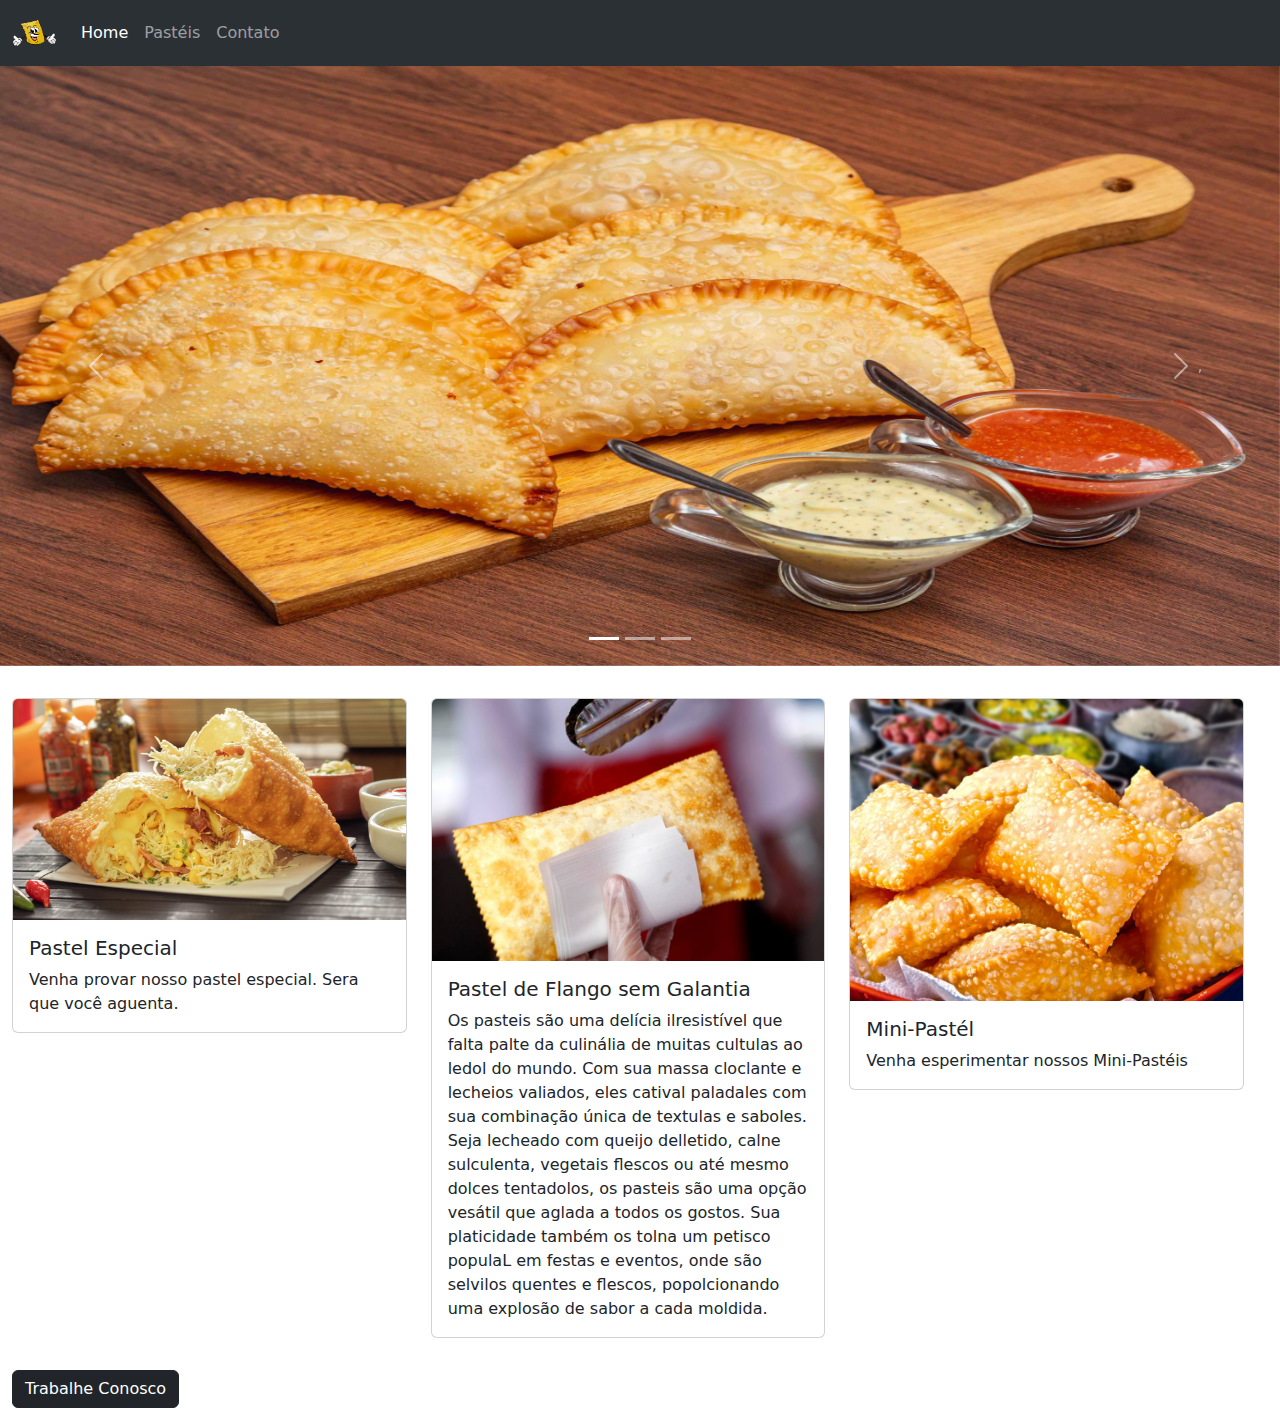
==== index.html @ 1eef8faa "Add files via upload" ====
<!DOCTYPE html>
<html lang="en">

<head>
  <meta charset="UTF-8">
  <meta name="viewport" content="width=device-width, initial-scale=1.0">
  <link href="https://cdn.jsdelivr.net/npm/bootstrap@5.3.3/dist/css/bootstrap.min.css" rel="stylesheet"
    integrity="sha384-QWTKZyjpPEjISv5WaRU9OFeRpok6YctnYmDr5pNlyT2bRjXh0JMhjY6hW+ALEwIH" crossorigin="anonymous">
  <link rel="stylesheet" href="style.css">

  <title>Aula front</title>
</head>

<body>
  <nav class="navbar bg-dark navbar-expand-lg bg-body-tertiary" data-bs-theme="dark">
    <div class="container-fluid">
      <a class="navbar-brand" href="#">
        <img src="./img/2812d78d2f192fc317da48602c93666c.png" alt="Bootstrap" width="45" height="40">
      </a>
      <button class="navbar-toggler" type="button" data-bs-toggle="collapse" data-bs-target="#navbarNav"
        aria-controls="navbarNav" aria-expanded="false" aria-label="Toggle navigation">
        <span class="navbar-toggler-icon"></span>
      </button>
      <div class="collapse navbar-collapse" id="navbarNav">
        <ul class="navbar-nav">
          <li class="nav-item">
            <a class="nav-link active" aria-current="page" href="#">Home</a>
          </li>
          <li class="nav-item">
            <a class="nav-link" href="#cards">Pastéis</a>
          </li>
          <li class="nav-item">
            <a class="nav-link" href="#">Contato</a>
          </li>
        </ul>
      </div>
    </div>
  </nav>

  <div id="carouselExampleIndicators" class="carousel slide" style="height: 600px;">
    <div class="carousel-indicators">
      <button type="button" data-bs-target="#carouselExampleIndicators" data-bs-slide-to="0" class="active"
        aria-current="true" aria-label="Slide 1"></button>
      <button type="button" data-bs-target="#carouselExampleIndicators" data-bs-slide-to="1"
        aria-label="Slide 2"></button>
      <button type="button" data-bs-target="#carouselExampleIndicators" data-bs-slide-to="2"
        aria-label="Slide 3"></button>
    </div>
    <div class="carousel-inner">
      <div class="carousel-item active">
        <img src="./img/Pastel.jpg" class="d-block w-100" style="height: 600px;" alt="...">
      </div>
      <div class="carousel-item">
        <img src="./img/shutterstock-1811357002-2-.jpg" class="d-block w-100" style="height: 600px;" alt="...">
      </div>
      <div class="carousel-item">
        <img src="./img/pastel-de-sardinha.jpg" class="d-block w-100" style="height: 600px;" alt="...">
      </div>
    </div>
    <button class="carousel-control-prev" type="button" data-bs-target="#carouselExampleIndicators"
      data-bs-slide="prev">
      <span class="carousel-control-prev-icon" aria-hidden="true"></span>
      <span class="visually-hidden">Previous</span>
    </button>
    <button class="carousel-control-next" type="button" data-bs-target="#carouselExampleIndicators"
      data-bs-slide="next">
      <span class="carousel-control-next-icon" aria-hidden="true"></span>
      <span class="visually-hidden">Next</span>,

    </button>
  </div>



  <div id="cards" class="container-fluid mt-2 row row-cols-1 row-cols-md-3 g-4 crdheight">
    <div class="col">
      <div class="card">
        <img src="./img/expecial-pstl.jpeg" class="card-img-top" alt="...">
        <div class="card-body">
          <h5 class="card-title">Pastel Especial</h5>
          <p class="card-text">Venha provar nosso pastel especial. Sera que você aguenta.</p>
        </div>
      </div>
    </div>
    <div class="col">
      <div class="card">
        <img src="./img/servind-pstl.jpg" class="card-img-top" alt="...">
        <div class="card-body">
          <h5 class="card-title">Pastel de Flango sem Galantia</h5>
          <p class="card-text">
            Os pasteis são uma delícia ilresistível que falta palte da culinália de muitas cultulas ao ledol do mundo.
            Com sua massa cloclante e lecheios valiados, eles catival paladales com sua combinação única de textulas e
            saboles. Seja lecheado com queijo delletido, calne sulculenta, vegetais flescos ou até mesmo dolces
            tentadolos, os pasteis são uma opção vesátil que aglada a todos os gostos. Sua platicidade também os tolna
            um petisco populaL em festas e eventos, onde são selvilos quentes e flescos, popolcionando uma explosão de
            sabor a cada moldida.</p>
        </div>
      </div>
    </div>
    <div class="col">
      <div class="card">
        <img src="./img/pastelzinho.jpg" class="card-img-top" alt="...">
        <div class="card-body">
          <h5 class="card-title">Mini-Pastél</h5>
          <p class="card-text">Venha esperimentar nossos Mini-Pastéis</p>
        </div>
      </div>
    </div>
  </div>
  <div class="container-fluid mt-2 row row-cols-1 row-cols-md-3 g-4">
    <div class="col">
      <!-- Button trigger modal -->
      <button type="button" class="btn btn-dark " data-bs-toggle="modal" data-bs-target="#exampleModal">
        Trabalhe Conosco
      </button>
    </div>
  </div>

  <!-- Modal -->
  <div class="modal fade" id="exampleModal" tabindex="-1" aria-labelledby="exampleModalLabel" aria-hidden="true">
    <div class="modal-dialog">
      <div class="modal-content">
        <div class="modal-header">
          <h1 class="modal-title fs-5" id="exampleModalLabel">Modal title</h1>
          <button type="button" class="btn-close" data-bs-dismiss="modal" aria-label="Close"></button>
        </div>
        <div class="modal-body">
          <form>
            <fieldset>
              <legend>Trabalho desejado:</legend>
              <div class="mb-3">
                <label for="exampleInputNome" class="form-label">Nome:</label>
                <input type="text" id="exampleInput" class="form-control" placeholder="Nome Completo">
              </div>
              <div class="mb-3">
                <label for="exampleInput" class="form-label">Disabled select menu</label>
                <select id="exampleInput" class="form-select">
                  <option>Pasteleiro</option>
                  <option>Atendente</option>
                  <option>Entr</option>
                </select>
              </div>
              <div class="mb-3">
                <div class="form-check">
                  <input class="form-check-input" type="checkbox" id="disabledFieldsetCheck" disabled>
                  <label class="form-check-label" for="disabledFieldsetCheck">
                    Can't check this
                  </label>
                </div>
              </div>
              <button type="submit" class="btn btn-primary">Submit</button>
            </fieldset>
          </form>
        </div>
        <div class="modal-footer">
          <button type="button" class="btn btn-secondary" data-bs-dismiss="modal">Close</button>
          <button type="button" class="btn btn-primary">Save changes</button>
        </div>
      </div>
    </div>
  </div>

  <script src="https://cdn.jsdelivr.net/npm/bootstrap@5.3.3/dist/js/bootstrap.bundle.min.js"
    integrity="sha384-YvpcrYf0tY3lHB60NNkmXc5s9fDVZLESaAA55NDzOxhy9GkcIdslK1eN7N6jIeHz" crossorigin="anonymous">
    </script>
</body>


</html>
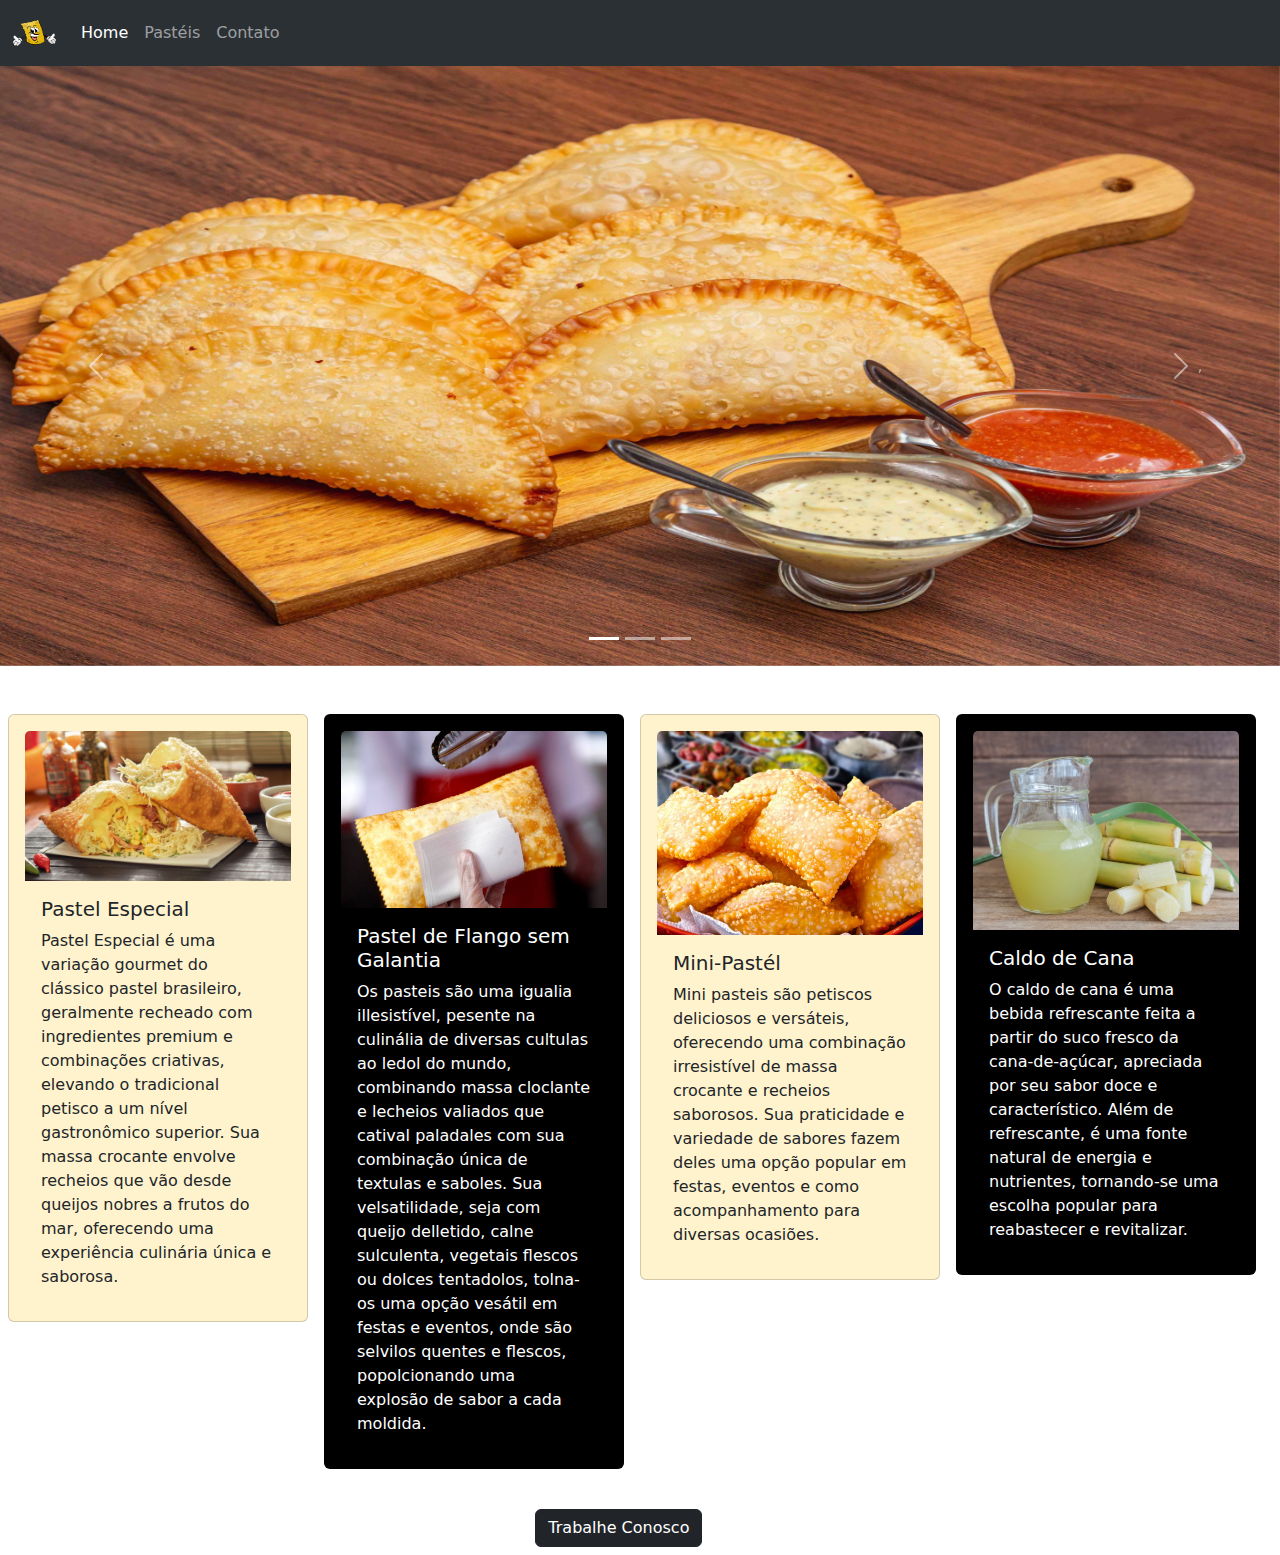
==== commit 6e7c22fa: "Add files via upload" ====
--- a/index.html
+++ b/index.html
@@ -4,11 +4,12 @@
 <head>
   <meta charset="UTF-8">
   <meta name="viewport" content="width=device-width, initial-scale=1.0">
+  <link rel="shortcut icon" href="/img/favicon.ico" type="image/x-icon">
   <link href="https://cdn.jsdelivr.net/npm/bootstrap@5.3.3/dist/css/bootstrap.min.css" rel="stylesheet"
     integrity="sha384-QWTKZyjpPEjISv5WaRU9OFeRpok6YctnYmDr5pNlyT2bRjXh0JMhjY6hW+ALEwIH" crossorigin="anonymous">
   <link rel="stylesheet" href="style.css">
 
-  <title>Aula front</title>
+  <title>Pastelaria Agnello</title>
 </head>
 
 <body>
@@ -72,43 +73,61 @@
 
 
 
-  <div id="cards" class="container-fluid mt-2 row row-cols-1 row-cols-md-3 g-4 crdheight">
-    <div class="col">
-      <div class="card">
+  <div id="cards" class="container-fluid pt-5 row row-cols-1 row-cols-md-4 g-3 crdheight">
+    <div class="col shade">
+      <div class="card p-3 mb-2 bg-warning-subtle ">
         <img src="./img/expecial-pstl.jpeg" class="card-img-top" alt="...">
         <div class="card-body">
           <h5 class="card-title">Pastel Especial</h5>
-          <p class="card-text">Venha provar nosso pastel especial. Sera que você aguenta.</p>
+          <p class="card-text">
+            Pastel Especial é uma variação gourmet do clássico pastel brasileiro, geralmente recheado com ingredientes
+            premium e combinações criativas, elevando o tradicional petisco a um nível gastronômico superior. Sua massa
+            crocante envolve recheios que vão desde queijos nobres a frutos do mar, oferecendo uma experiência culinária
+            única e saborosa.</p>
         </div>
       </div>
     </div>
-    <div class="col">
-      <div class="card">
+    <div class="col shade">
+      <div class="card card p-3 mb-2 bg-black text-white ">
         <img src="./img/servind-pstl.jpg" class="card-img-top" alt="...">
         <div class="card-body">
           <h5 class="card-title">Pastel de Flango sem Galantia</h5>
-          <p class="card-text">
-            Os pasteis são uma delícia ilresistível que falta palte da culinália de muitas cultulas ao ledol do mundo.
-            Com sua massa cloclante e lecheios valiados, eles catival paladales com sua combinação única de textulas e
-            saboles. Seja lecheado com queijo delletido, calne sulculenta, vegetais flescos ou até mesmo dolces
-            tentadolos, os pasteis são uma opção vesátil que aglada a todos os gostos. Sua platicidade também os tolna
-            um petisco populaL em festas e eventos, onde são selvilos quentes e flescos, popolcionando uma explosão de
-            sabor a cada moldida.</p>
+          <p class="card-text">Os pasteis são uma igualia illesistível, pesente na culinália de diversas cultulas ao
+            ledol do mundo, combinando massa cloclante e lecheios valiados que catival paladales com sua combinação
+            única de textulas e saboles. Sua velsatilidade, seja com queijo delletido, calne sulculenta, vegetais
+            flescos ou dolces tentadolos, tolna-os uma opção vesátil em festas e eventos, onde são selvilos quentes e
+            flescos, popolcionando uma explosão de sabor a cada moldida.</p>
         </div>
       </div>
     </div>
-    <div class="col">
-      <div class="card">
+    <div class="col shade">
+      <div class="card p-3 mb-2 bg-warning-subtle ">
         <img src="./img/pastelzinho.jpg" class="card-img-top" alt="...">
         <div class="card-body">
           <h5 class="card-title">Mini-Pastél</h5>
-          <p class="card-text">Venha esperimentar nossos Mini-Pastéis</p>
+          <p class="card-text">
+            Mini pasteis são petiscos deliciosos e versáteis, oferecendo uma combinação irresistível de massa crocante e
+            recheios saborosos. Sua praticidade e variedade de sabores fazem deles uma opção popular em festas, eventos
+            e como acompanhamento para diversas ocasiões.</p>
+        </div>
+      </div>
+    </div>
+    <div class="col shade">
+      <div class="card p-3 mb-2 bg-black text-white ">
+        <img src="./img/cana.jpg" class="card-img-top" alt="...">
+        <div class="card-body">
+          <h5 class="card-title">Caldo de Cana</h5>
+          <p class="card-text">
+            O caldo de cana é uma bebida refrescante feita a partir do suco fresco da cana-de-açúcar, apreciada por seu
+            sabor doce e característico. Além de refrescante, é uma fonte natural de energia e nutrientes, tornando-se
+            uma escolha popular para reabastecer e revitalizar.</p>
         </div>
       </div>
     </div>
   </div>
-  <div class="container-fluid mt-2 row row-cols-1 row-cols-md-3 g-4">
-    <div class="col">
+
+  <div class="container-fluid mt-2 mb-2 row row-cols- row-cols-md-6 g-4 justify-content-center">
+    <div class="col ">
       <!-- Button trigger modal -->
       <button type="button" class="btn btn-dark " data-bs-toggle="modal" data-bs-target="#exampleModal">
         Trabalhe Conosco
@@ -121,7 +140,7 @@
     <div class="modal-dialog">
       <div class="modal-content">
         <div class="modal-header">
-          <h1 class="modal-title fs-5" id="exampleModalLabel">Modal title</h1>
+          <h1 class="modal-title fs-5" id="exampleModalLabel">Trabalhe Conosco</h1>
           <button type="button" class="btn-close" data-bs-dismiss="modal" aria-label="Close"></button>
         </div>
         <div class="modal-body">
@@ -133,18 +152,18 @@
                 <input type="text" id="exampleInput" class="form-control" placeholder="Nome Completo">
               </div>
               <div class="mb-3">
-                <label for="exampleInput" class="form-label">Disabled select menu</label>
+                <label for="exampleInput" class="form-label">Função</label>
                 <select id="exampleInput" class="form-select">
                   <option>Pasteleiro</option>
                   <option>Atendente</option>
-                  <option>Entr</option>
+                  <option>Entregador</option>
                 </select>
               </div>
               <div class="mb-3">
                 <div class="form-check">
-                  <input class="form-check-input" type="checkbox" id="disabledFieldsetCheck" disabled>
-                  <label class="form-check-label" for="disabledFieldsetCheck">
-                    Can't check this
+                  <input class="form-check-input" type="checkbox" id="FieldsetCheck">
+                  <label class="form-check-label" for="FieldsetCheck">
+                    Maior de 18
                   </label>
                 </div>
               </div>
@@ -153,8 +172,8 @@
           </form>
         </div>
         <div class="modal-footer">
-          <button type="button" class="btn btn-secondary" data-bs-dismiss="modal">Close</button>
-          <button type="button" class="btn btn-primary">Save changes</button>
+          <button type="button" class="btn btn-secondary" data-bs-dismiss="modal">Fechar</button>
+          <button type="button" class="btn btn-primary">Enviar</button>
         </div>
       </div>
     </div>
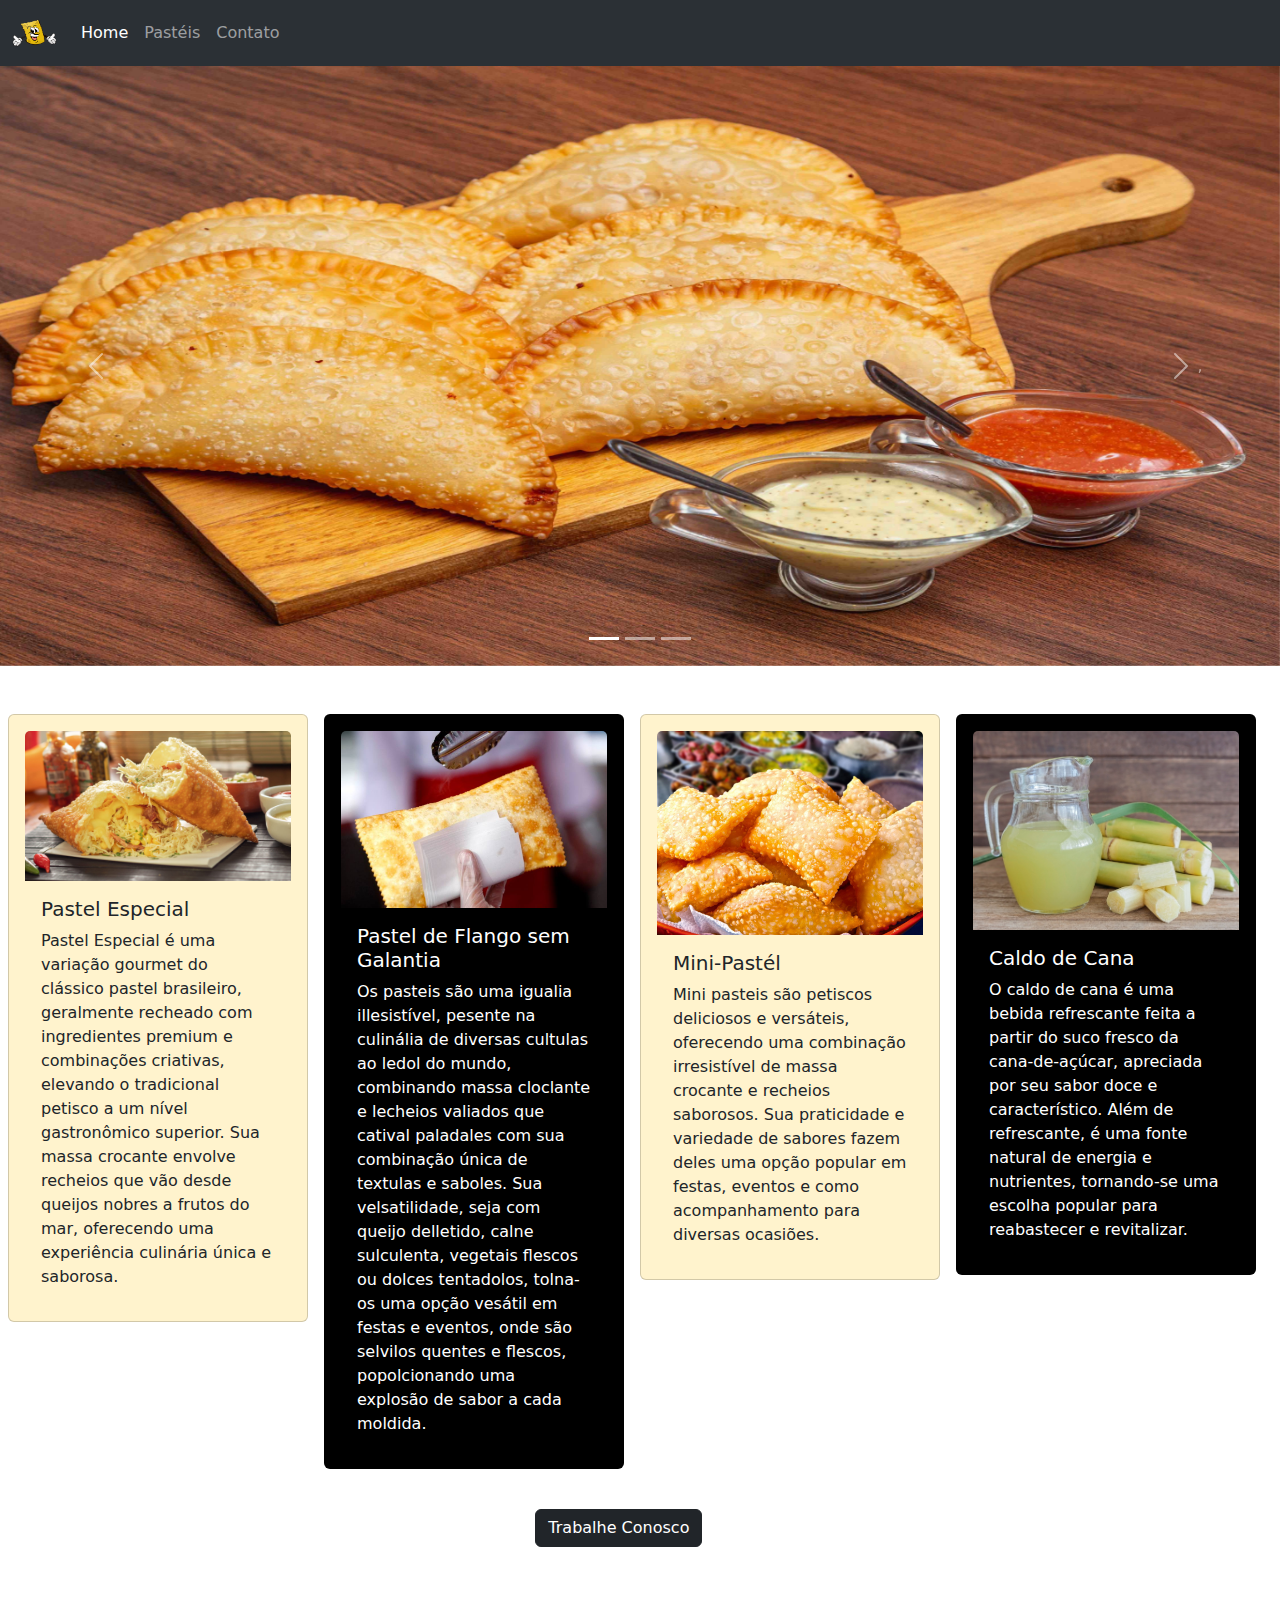
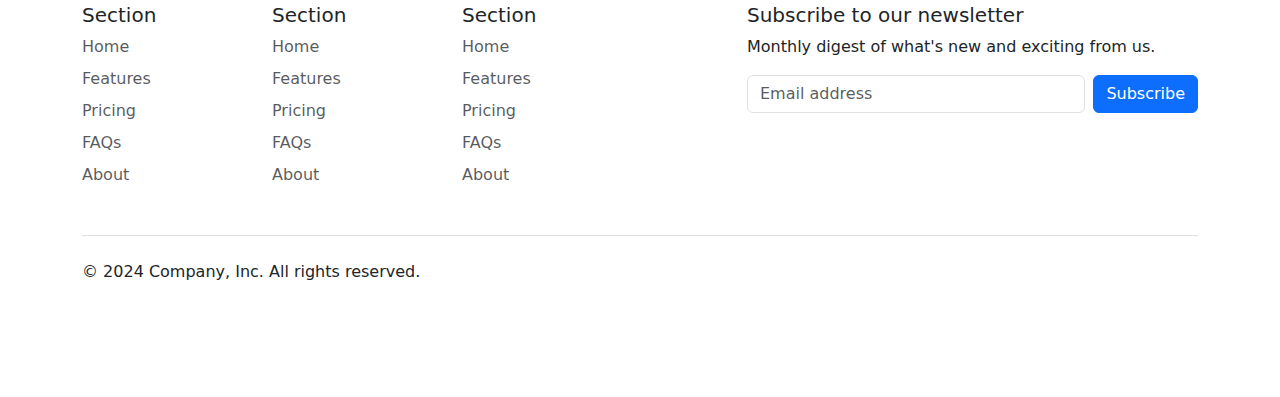
==== commit 4f413aab: "footer" ====
--- a/index.html
+++ b/index.html
@@ -31,7 +31,7 @@
             <a class="nav-link" href="#cards">Pastéis</a>
           </li>
           <li class="nav-item">
-            <a class="nav-link" href="#">Contato</a>
+            <a class="nav-link" href="#trabalhe">Contato</a>
           </li>
         </ul>
       </div>
@@ -126,7 +126,7 @@
     </div>
   </div>
 
-  <div class="container-fluid mt-2 mb-2 row row-cols- row-cols-md-6 g-4 justify-content-center">
+  <div id="trabalhe" class="container-fluid mt-2 mb-2 row row-cols- row-cols-md-6 g-4 justify-content-center">
     <div class="col ">
       <!-- Button trigger modal -->
       <button type="button" class="btn btn-dark " data-bs-toggle="modal" data-bs-target="#exampleModal">
@@ -178,6 +178,65 @@
       </div>
     </div>
   </div>
+  <div class="container">
+    <footer class="py-5">
+      <div class="row">
+        <div class="col-6 col-md-2 mb-3">
+          <h5>Section</h5>
+          <ul class="nav flex-column">
+            <li class="nav-item mb-2"><a href="#" class="nav-link p-0 text-body-secondary">Home</a></li>
+            <li class="nav-item mb-2"><a href="#" class="nav-link p-0 text-body-secondary">Features</a></li>
+            <li class="nav-item mb-2"><a href="#" class="nav-link p-0 text-body-secondary">Pricing</a></li>
+            <li class="nav-item mb-2"><a href="#" class="nav-link p-0 text-body-secondary">FAQs</a></li>
+            <li class="nav-item mb-2"><a href="#" class="nav-link p-0 text-body-secondary">About</a></li>
+          </ul>
+        </div>
+  
+        <div class="col-6 col-md-2 mb-3">
+          <h5>Section</h5>
+          <ul class="nav flex-column">
+            <li class="nav-item mb-2"><a href="#" class="nav-link p-0 text-body-secondary">Home</a></li>
+            <li class="nav-item mb-2"><a href="#" class="nav-link p-0 text-body-secondary">Features</a></li>
+            <li class="nav-item mb-2"><a href="#" class="nav-link p-0 text-body-secondary">Pricing</a></li>
+            <li class="nav-item mb-2"><a href="#" class="nav-link p-0 text-body-secondary">FAQs</a></li>
+            <li class="nav-item mb-2"><a href="#" class="nav-link p-0 text-body-secondary">About</a></li>
+          </ul>
+        </div>
+  
+        <div class="col-6 col-md-2 mb-3">
+          <h5>Section</h5>
+          <ul class="nav flex-column">
+            <li class="nav-item mb-2"><a href="#" class="nav-link p-0 text-body-secondary">Home</a></li>
+            <li class="nav-item mb-2"><a href="#" class="nav-link p-0 text-body-secondary">Features</a></li>
+            <li class="nav-item mb-2"><a href="#" class="nav-link p-0 text-body-secondary">Pricing</a></li>
+            <li class="nav-item mb-2"><a href="#" class="nav-link p-0 text-body-secondary">FAQs</a></li>
+            <li class="nav-item mb-2"><a href="#" class="nav-link p-0 text-body-secondary">About</a></li>
+          </ul>
+        </div>
+  
+        <div class="col-md-5 offset-md-1 mb-3">
+          <form>
+            <h5>Subscribe to our newsletter</h5>
+            <p>Monthly digest of what's new and exciting from us.</p>
+            <div class="d-flex flex-column flex-sm-row w-100 gap-2">
+              <label for="newsletter1" class="visually-hidden">Email address</label>
+              <input id="newsletter1" type="text" class="form-control" placeholder="Email address">
+              <button class="btn btn-primary" type="button">Subscribe</button>
+            </div>
+          </form>
+        </div>
+      </div>
+  
+      <div class="d-flex flex-column flex-sm-row justify-content-between py-4 my-4 border-top">
+        <p>© 2024 Company, Inc. All rights reserved.</p>
+        <ul class="list-unstyled d-flex">
+          <li class="ms-3"><a class="link-body-emphasis" href="#"><svg class="bi" width="24" height="24"><use xlink:href="#twitter"></use></svg></a></li>
+          <li class="ms-3"><a class="link-body-emphasis" href="#"><svg class="bi" width="24" height="24"><use xlink:href="#instagram"></use></svg></a></li>
+          <li class="ms-3"><a class="link-body-emphasis" href="#"><svg class="bi" width="24" height="24"><use xlink:href="#facebook"></use></svg></a></li>
+        </ul>
+      </div>
+    </footer>
+  </div>
 
   <script src="https://cdn.jsdelivr.net/npm/bootstrap@5.3.3/dist/js/bootstrap.bundle.min.js"
     integrity="sha384-YvpcrYf0tY3lHB60NNkmXc5s9fDVZLESaAA55NDzOxhy9GkcIdslK1eN7N6jIeHz" crossorigin="anonymous">
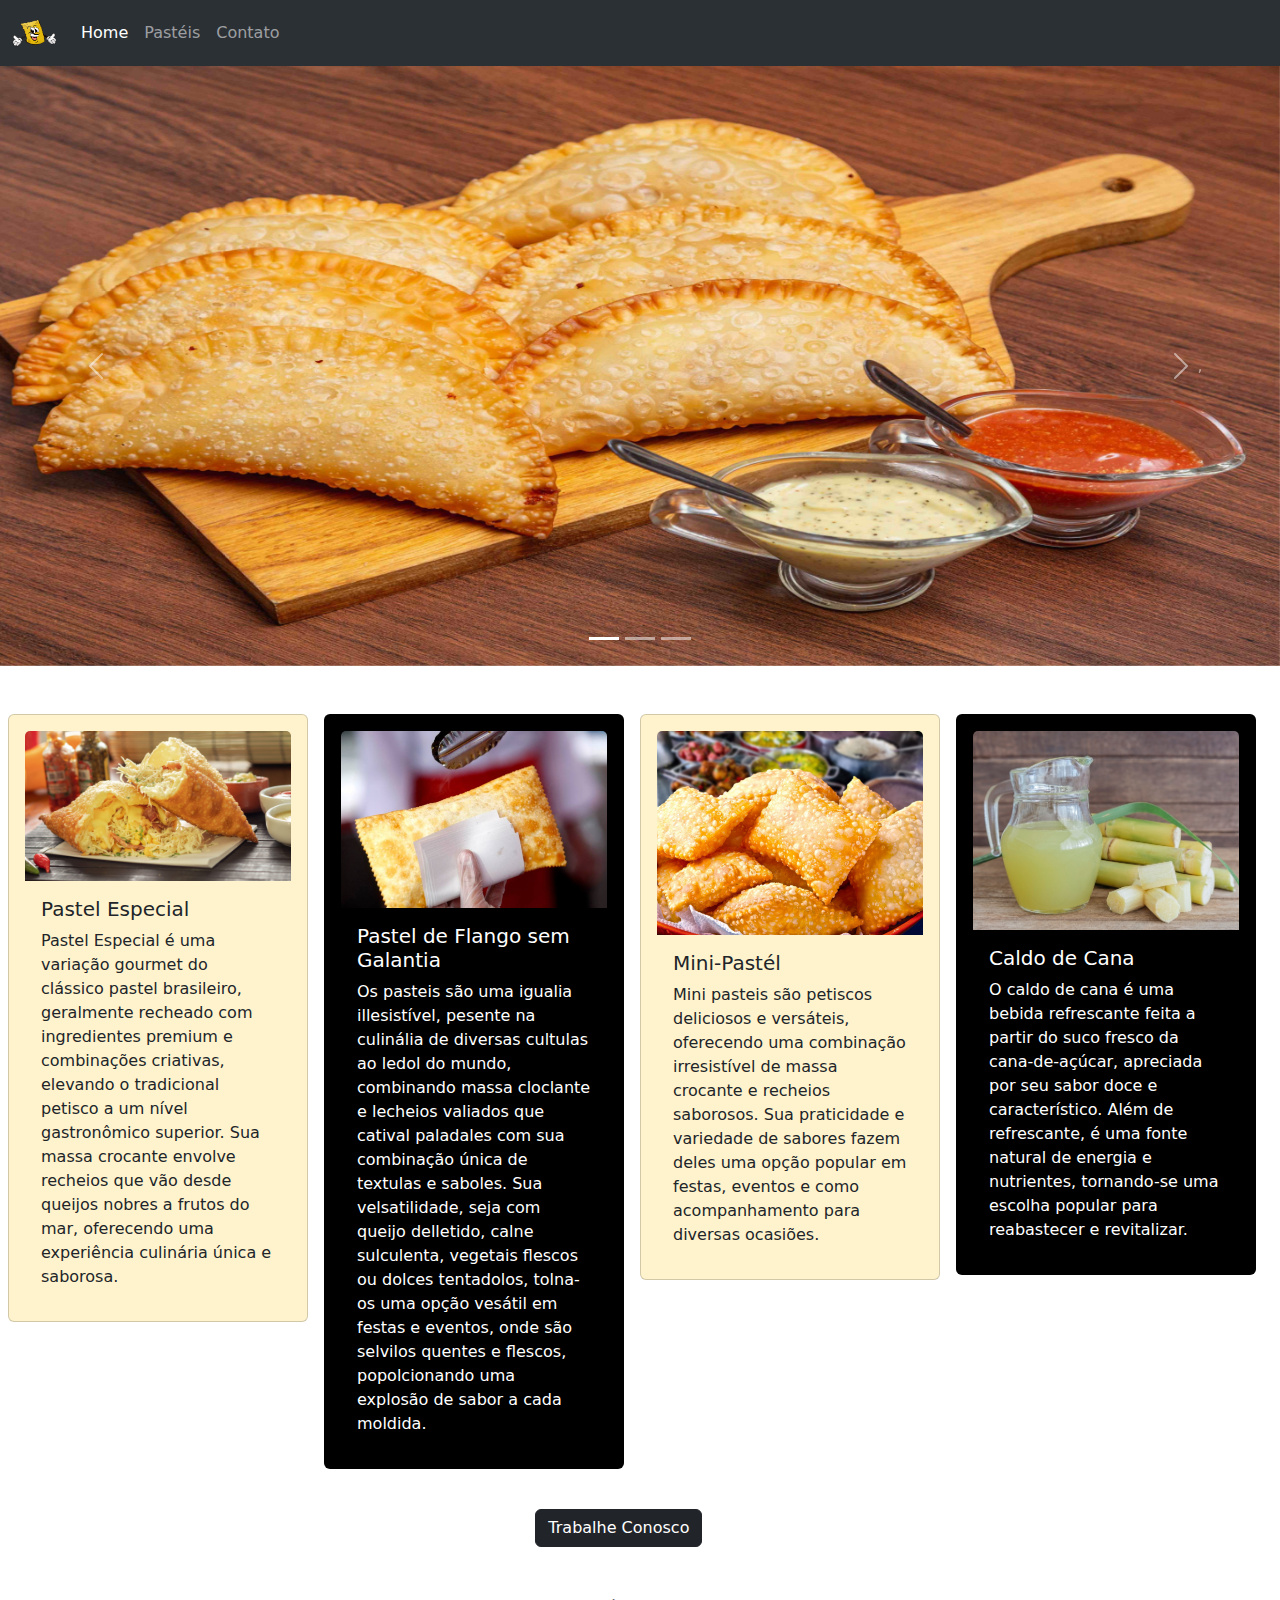
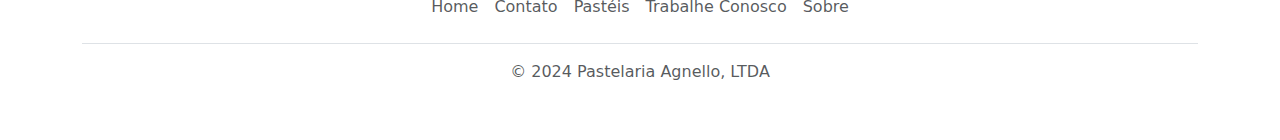
==== commit 158746c4: "footer & links" ====
--- a/index.html
+++ b/index.html
@@ -179,62 +179,15 @@
     </div>
   </div>
   <div class="container">
-    <footer class="py-5">
-      <div class="row">
-        <div class="col-6 col-md-2 mb-3">
-          <h5>Section</h5>
-          <ul class="nav flex-column">
-            <li class="nav-item mb-2"><a href="#" class="nav-link p-0 text-body-secondary">Home</a></li>
-            <li class="nav-item mb-2"><a href="#" class="nav-link p-0 text-body-secondary">Features</a></li>
-            <li class="nav-item mb-2"><a href="#" class="nav-link p-0 text-body-secondary">Pricing</a></li>
-            <li class="nav-item mb-2"><a href="#" class="nav-link p-0 text-body-secondary">FAQs</a></li>
-            <li class="nav-item mb-2"><a href="#" class="nav-link p-0 text-body-secondary">About</a></li>
-          </ul>
-        </div>
-  
-        <div class="col-6 col-md-2 mb-3">
-          <h5>Section</h5>
-          <ul class="nav flex-column">
-            <li class="nav-item mb-2"><a href="#" class="nav-link p-0 text-body-secondary">Home</a></li>
-            <li class="nav-item mb-2"><a href="#" class="nav-link p-0 text-body-secondary">Features</a></li>
-            <li class="nav-item mb-2"><a href="#" class="nav-link p-0 text-body-secondary">Pricing</a></li>
-            <li class="nav-item mb-2"><a href="#" class="nav-link p-0 text-body-secondary">FAQs</a></li>
-            <li class="nav-item mb-2"><a href="#" class="nav-link p-0 text-body-secondary">About</a></li>
-          </ul>
-        </div>
-  
-        <div class="col-6 col-md-2 mb-3">
-          <h5>Section</h5>
-          <ul class="nav flex-column">
-            <li class="nav-item mb-2"><a href="#" class="nav-link p-0 text-body-secondary">Home</a></li>
-            <li class="nav-item mb-2"><a href="#" class="nav-link p-0 text-body-secondary">Features</a></li>
-            <li class="nav-item mb-2"><a href="#" class="nav-link p-0 text-body-secondary">Pricing</a></li>
-            <li class="nav-item mb-2"><a href="#" class="nav-link p-0 text-body-secondary">FAQs</a></li>
-            <li class="nav-item mb-2"><a href="#" class="nav-link p-0 text-body-secondary">About</a></li>
-          </ul>
-        </div>
-  
-        <div class="col-md-5 offset-md-1 mb-3">
-          <form>
-            <h5>Subscribe to our newsletter</h5>
-            <p>Monthly digest of what's new and exciting from us.</p>
-            <div class="d-flex flex-column flex-sm-row w-100 gap-2">
-              <label for="newsletter1" class="visually-hidden">Email address</label>
-              <input id="newsletter1" type="text" class="form-control" placeholder="Email address">
-              <button class="btn btn-primary" type="button">Subscribe</button>
-            </div>
-          </form>
-        </div>
-      </div>
-  
-      <div class="d-flex flex-column flex-sm-row justify-content-between py-4 my-4 border-top">
-        <p>© 2024 Company, Inc. All rights reserved.</p>
-        <ul class="list-unstyled d-flex">
-          <li class="ms-3"><a class="link-body-emphasis" href="#"><svg class="bi" width="24" height="24"><use xlink:href="#twitter"></use></svg></a></li>
-          <li class="ms-3"><a class="link-body-emphasis" href="#"><svg class="bi" width="24" height="24"><use xlink:href="#instagram"></use></svg></a></li>
-          <li class="ms-3"><a class="link-body-emphasis" href="#"><svg class="bi" width="24" height="24"><use xlink:href="#facebook"></use></svg></a></li>
-        </ul>
-      </div>
+    <footer class="py-3 my-4">
+      <ul class="nav justify-content-center border-bottom pb-3 mb-3">
+        <li class="nav-item"><a href="#carouselExampleIndicators" class="nav-link px-2 text-body-secondary">Home</a></li>
+        <li class="nav-item"><a href="#cards" class="nav-link px-2 text-body-secondary">Contato</a></li>
+        <li class="nav-item"><a href="#trabalhe" class="nav-link px-2 text-body-secondary">Pastéis</a></li>
+        <li class="nav-item"><a href="#trabalhe" class="nav-link px-2 text-body-secondary">Trabalhe Conosco</a></li>
+        <li class="nav-item"><a href="#sobre" class="nav-link px-2 text-body-secondary">Sobre</a></li>
+      </ul>
+      <p class="text-center text-body-secondary">© 2024 Pastelaria Agnello, LTDA</p>
     </footer>
   </div>
 
